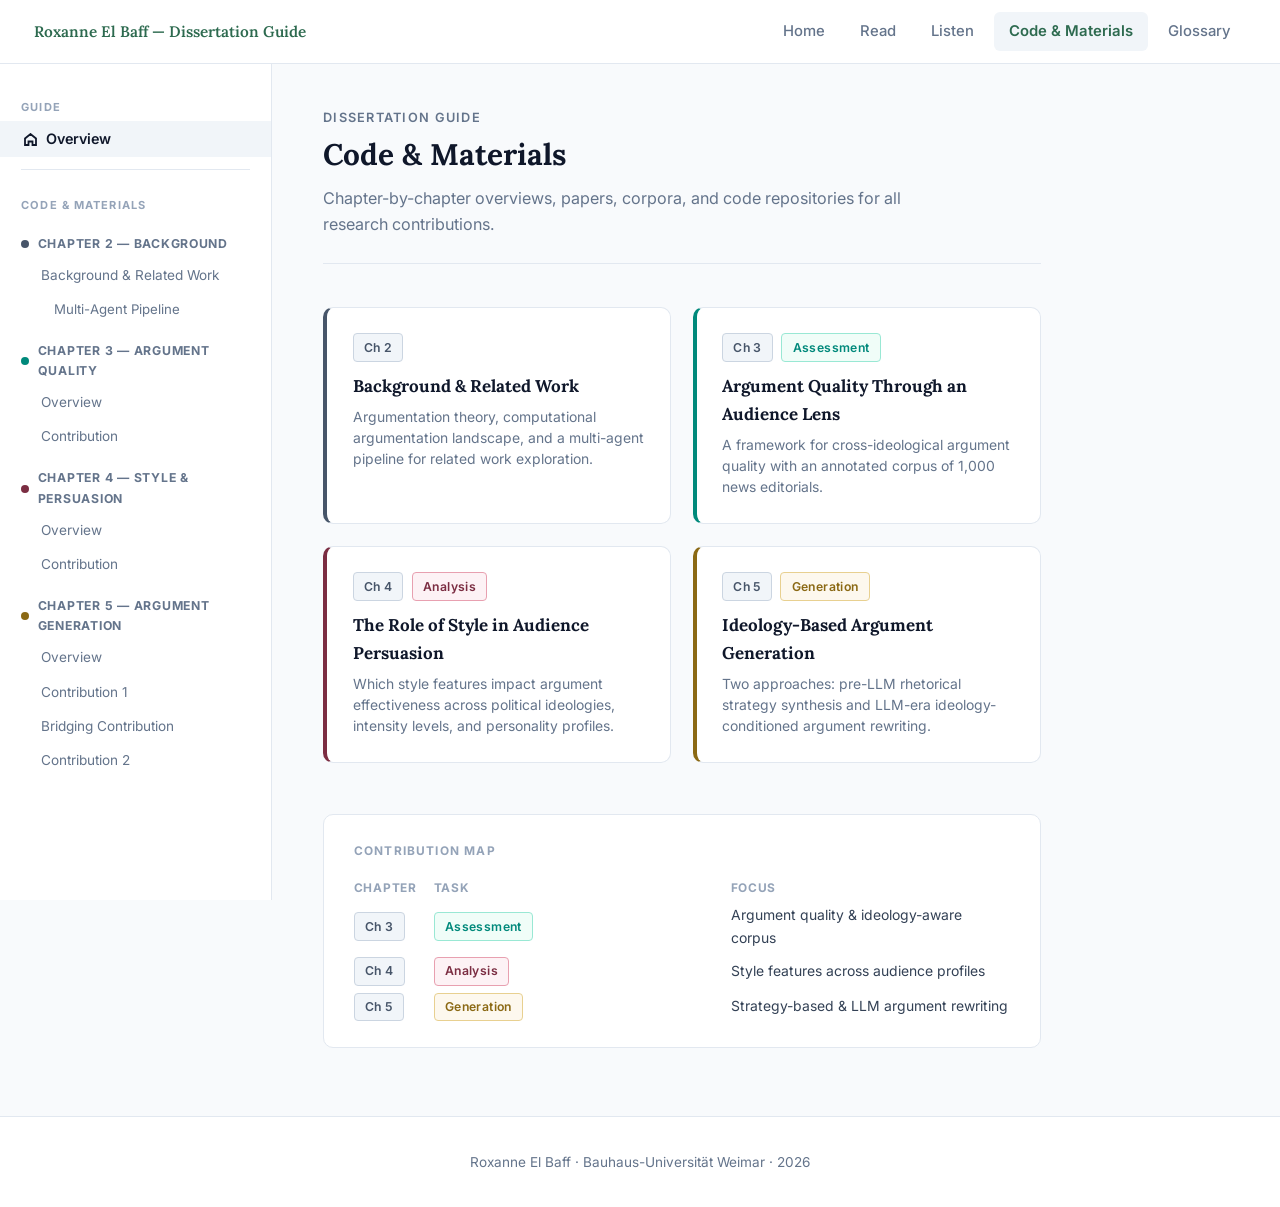
==== materials/index.html @ 138f734a "Glosary, nav..." ====
<!DOCTYPE html>
<html lang="en">
<head>
  <meta charset="UTF-8" />
  <meta name="viewport" content="width=device-width, initial-scale=1.0" />
  <title>Code &amp; Materials — Audience-Aware Modeling in Computational Argumentation</title>
  <link rel="stylesheet" href="../css/styles.css" />
</head>
<body>

  <nav id="site-nav"></nav>

  <!-- overlay for mobile sidebar -->
  <div id="sidebar-overlay" style="display:none;position:fixed;inset:0;background:rgba(0,0,0,0.3);z-index:39;"></div>

  <div class="materials-layout">
    <aside class="sidebar" id="sidebar"></aside>

    <main class="main-content">
      <div class="page-header">
        <p class="page-header-eyebrow">Dissertation Guide</p>
        <h1 class="page-header-title">Code &amp; Materials</h1>
        <p class="page-header-desc">
          Chapter-by-chapter overviews, papers, corpora, and code repositories for all research contributions.
        </p>
      </div>

      <!-- Chapter cards grid -->
      <div style="display:grid;grid-template-columns:repeat(auto-fill,minmax(280px,1fr));gap:1.25rem;margin-bottom:3rem;">

        <a href="chapter-2.html" style="display:block;background:#fff;border:1px solid #e2e8f0;border-left:4px solid #475569;border-radius:10px;padding:1.5rem;transition:box-shadow .2s,transform .2s;text-decoration:none;" onmouseover="this.style.boxShadow='0 4px 16px rgba(0,0,0,0.08)';this.style.transform='translateY(-2px)'" onmouseout="this.style.boxShadow='';this.style.transform=''">
          <div style="display:flex;align-items:center;gap:0.5rem;margin-bottom:0.6rem;">
            <span class="badge badge-pipeline">Ch 2</span>
          </div>
          <p style="font-family:'Lora',serif;font-size:1rem;font-weight:700;color:#0f172a;margin-bottom:0.4rem;">Background &amp; Related Work</p>
          <p style="font-size:0.82rem;color:#64748b;line-height:1.5;">Argumentation theory, computational argumentation landscape, and a multi-agent pipeline for related work exploration.</p>
        </a>

        <a href="chapter-3.html" style="display:block;background:#fff;border:1px solid #e2e8f0;border-left:4px solid #00897b;border-radius:10px;padding:1.5rem;transition:box-shadow .2s,transform .2s;text-decoration:none;" onmouseover="this.style.boxShadow='0 4px 16px rgba(0,0,0,0.08)';this.style.transform='translateY(-2px)'" onmouseout="this.style.boxShadow='';this.style.transform=''">
          <div style="display:flex;align-items:center;gap:0.5rem;margin-bottom:0.6rem;">
            <span class="badge badge-pipeline">Ch 3</span>
            <span class="badge badge-assessment">Assessment</span>
          </div>
          <p style="font-family:'Lora',serif;font-size:1rem;font-weight:700;color:#0f172a;margin-bottom:0.4rem;">Argument Quality Through an Audience Lens</p>
          <p style="font-size:0.82rem;color:#64748b;line-height:1.5;">A framework for cross-ideological argument quality with an annotated corpus of 1,000 news editorials.</p>
        </a>

        <a href="chapter-4.html" style="display:block;background:#fff;border:1px solid #e2e8f0;border-left:4px solid #7b2d42;border-radius:10px;padding:1.5rem;transition:box-shadow .2s,transform .2s;text-decoration:none;" onmouseover="this.style.boxShadow='0 4px 16px rgba(0,0,0,0.08)';this.style.transform='translateY(-2px)'" onmouseout="this.style.boxShadow='';this.style.transform=''">
          <div style="display:flex;align-items:center;gap:0.5rem;margin-bottom:0.6rem;">
            <span class="badge badge-pipeline">Ch 4</span>
            <span class="badge badge-analysis">Analysis</span>
          </div>
          <p style="font-family:'Lora',serif;font-size:1rem;font-weight:700;color:#0f172a;margin-bottom:0.4rem;">The Role of Style in Audience Persuasion</p>
          <p style="font-size:0.82rem;color:#64748b;line-height:1.5;">Which style features impact argument effectiveness across political ideologies, intensity levels, and personality profiles.</p>
        </a>

        <a href="chapter-5.html" style="display:block;background:#fff;border:1px solid #e2e8f0;border-left:4px solid #8b6914;border-radius:10px;padding:1.5rem;transition:box-shadow .2s,transform .2s;text-decoration:none;" onmouseover="this.style.boxShadow='0 4px 16px rgba(0,0,0,0.08)';this.style.transform='translateY(-2px)'" onmouseout="this.style.boxShadow='';this.style.transform=''">
          <div style="display:flex;align-items:center;gap:0.5rem;margin-bottom:0.6rem;">
            <span class="badge badge-pipeline">Ch 5</span>
            <span class="badge badge-generation">Generation</span>
          </div>
          <p style="font-family:'Lora',serif;font-size:1rem;font-weight:700;color:#0f172a;margin-bottom:0.4rem;">Ideology-Based Argument Generation</p>
          <p style="font-size:0.82rem;color:#64748b;line-height:1.5;">Two approaches: pre-LLM rhetorical strategy synthesis and LLM-era ideology-conditioned argument rewriting.</p>
        </a>

      </div>

      <!-- Dissertation map -->
      <div style="background:#fff;border:1px solid #e2e8f0;border-radius:10px;padding:1.5rem 1.75rem;">
        <p style="font-size:0.7rem;font-weight:700;letter-spacing:0.1em;text-transform:uppercase;color:#94a3b8;margin-bottom:1rem;">Contribution Map</p>
        <div style="display:grid;grid-template-columns:auto 1fr 1fr;gap:0.4rem 1rem;font-size:0.82rem;align-items:center;">
          <span style="font-weight:700;color:#94a3b8;font-size:0.7rem;text-transform:uppercase;letter-spacing:.06em;">Chapter</span>
          <span style="font-weight:700;color:#94a3b8;font-size:0.7rem;text-transform:uppercase;letter-spacing:.06em;">Task</span>
          <span style="font-weight:700;color:#94a3b8;font-size:0.7rem;text-transform:uppercase;letter-spacing:.06em;">Focus</span>

          <span class="badge badge-pipeline" style="width:fit-content;">Ch 3</span>
          <span class="badge badge-assessment" style="width:fit-content;">Assessment</span>
          <span style="color:#334155;">Argument quality &amp; ideology-aware corpus</span>

          <span class="badge badge-pipeline" style="width:fit-content;">Ch 4</span>
          <span class="badge badge-analysis" style="width:fit-content;">Analysis</span>
          <span style="color:#334155;">Style features across audience profiles</span>

          <span class="badge badge-pipeline" style="width:fit-content;">Ch 5</span>
          <span class="badge badge-generation" style="width:fit-content;">Generation</span>
          <span style="color:#334155;">Strategy-based &amp; LLM argument rewriting</span>
        </div>
      </div>

    </main>
  </div>

  <footer class="site-footer">
    Roxanne El Baff · Bauhaus-Universität Weimar · 2026
  </footer>

  <script src="../js/nav.js"></script>
  <script src="../js/sidebar.js"></script>
  <script src="../js/main.js"></script>
</body>
</html>
---- css/styles.css ----
@import url('https://fonts.googleapis.com/css2?family=Lora:ital,wght@0,400;0,600;0,700;1,400&family=Inter:wght@300;400;500;600;700&display=swap');

/* ── Design tokens ─────────────────────────────────── */
:root {
  --color-bg:          #f8fafc;
  --color-surface:     #ffffff;
  --color-border:      #e2e8f0;
  --color-text:        #0f172a;
  --color-muted:       #64748b;
  --color-nav-bg:      #ffffff;

  /* Chapter / task colours */
  --ch2:   #475569;   /* slate  — pipeline / background */
  --ch3:   #00897b;   /* mediterranean teal — assessment */
  --ch4:   #7b2d42;   /* phoenician wine    — analysis */
  --ch5a:  #8b6914;   /* beirut stone       — generation pre-llm */
  --ch5b:  #6d5210;   /* beirut stone dark  — generation llm */

  --sidebar-w: 272px;
  --nav-h:     64px;
}

/* ── Base ───────────────────────────────────────────── */
*, *::before, *::after { box-sizing: border-box; margin: 0; padding: 0; }

html { scroll-behavior: smooth; font-size: 17px; }

body {
  font-family: 'Inter', sans-serif;
  background: var(--color-bg);
  color: var(--color-text);
  line-height: 1.65;
  -webkit-font-smoothing: antialiased;
}

a { color: inherit; text-decoration: none; }
a:hover { text-decoration: none; }

/* ── Top nav ───────────────────────────────────────── */
.site-nav {
  position: sticky;
  top: 0;
  z-index: 50;
  height: var(--nav-h);
  background: var(--color-nav-bg);
  border-bottom: 1px solid var(--color-border);
  display: flex;
  align-items: center;
  padding: 0 2rem;
  gap: 2rem;
}

.nav-brand {
  font-family: 'Lora', serif;
  font-size: 0.9rem;
  font-weight: 600;
  color: #2d6a4f;
  white-space: nowrap;
  overflow: hidden;
  text-overflow: ellipsis;
  flex: 1;
}

.nav-links {
  display: flex;
  gap: 0.25rem;
  flex-shrink: 0;
}

.nav-link {
  padding: 0.4rem 0.9rem;
  border-radius: 6px;
  font-size: 0.875rem;
  font-weight: 500;
  color: var(--color-muted);
  transition: color 0.15s, background 0.15s;
}
.nav-link:hover, .nav-link.active {
  color: var(--color-text);
  background: #f1f5f9;
}
.nav-link.active { color: #2d6a4f; font-weight: 600; }

.nav-hamburger {
  display: none;
  background: none;
  border: none;
  cursor: pointer;
  padding: 0.4rem;
  color: var(--color-muted);
}

/* ── Hero ──────────────────────────────────────────── */
.hero {
  text-align: center;
  padding: 4.5rem 2rem 3.5rem;
  max-width: 860px;
  margin: 0 auto;
}

.hero-title {
  font-family: 'Lora', serif;
  font-size: clamp(25.6px, 4vw, 38.4px);
  font-weight: 700;
  color: #2d6a4f;
  font-variant: small-caps;
  letter-spacing: 0.02em;
  line-height: 1.3;
  margin-bottom: 1.5rem;
}

.hero-by {
  font-size: 0.95rem;
  color: var(--color-muted);
  margin-bottom: 0.35rem;
}

.hero-author {
  font-family: 'Lora', serif;
  font-size: 1.35rem;
  font-weight: 600;
  color: var(--color-text);
  margin-bottom: 1.25rem;
}

.hero-meta {
  font-size: 0.9rem;
  color: var(--color-muted);
  line-height: 1.8;
}

.hero-divider {
  width: 48px;
  height: 3px;
  background: #2d6a4f;
  margin: 1.75rem auto;
  border-radius: 2px;
  opacity: 0.4;
}

.hero-advisors {
  display: flex;
  justify-content: center;
  gap: 1rem;
  flex-wrap: wrap;
  margin-top: 0.5rem;
}

.advisor-link {
  display: inline-flex;
  align-items: center;
  gap: 0.35rem;
  font-size: 0.85rem;
  font-weight: 500;
  color: #2d6a4f;
  border: 1px solid #a8d5b5;
  border-radius: 20px;
  padding: 0.3rem 0.85rem;
  transition: background 0.15s, border-color 0.15s;
}
.advisor-link:hover { background: #edf7f1; border-color: #2d6a4f; }
.advisor-link svg { width: 12px; height: 12px; opacity: 0.6; }

/* ── Tag cloud ─────────────────────────────────────── */
.tag-cloud {
  display: flex;
  flex-wrap: wrap;
  justify-content: center;
  gap: 0.5rem;
  max-width: 720px;
  margin: 0 auto 3rem;
  padding: 0 1rem;
}

.tag {
  font-size: 0.75rem;
  font-weight: 500;
  padding: 0.25rem 0.7rem;
  border-radius: 20px;
  border: 1px solid var(--color-border);
  color: var(--color-muted);
  background: var(--color-surface);
  transition: border-color 0.15s, color 0.15s;
}
.tag:hover { border-color: #94a3b8; color: var(--color-text); }

/* ── Entry cards (landing) ─────────────────────────── */
.entry-cards {
  display: grid;
  grid-template-columns: repeat(3, 1fr);
  gap: 1.25rem;
  max-width: 900px;
  margin: 0 auto 5rem;
  padding: 0 2rem;
}

.entry-card {
  background: var(--color-surface);
  border: 1px solid var(--color-border);
  border-radius: 12px;
  padding: 1.75rem 1.5rem;
  display: flex;
  flex-direction: column;
  gap: 0.75rem;
  transition: box-shadow 0.2s, border-color 0.2s, transform 0.2s;
  cursor: pointer;
}
.entry-card:hover {
  box-shadow: 0 4px 20px rgba(0,0,0,0.08);
  border-color: #94a3b8;
  transform: translateY(-2px);
}

.entry-card-icon {
  font-size: 1.75rem;
  line-height: 1;
}

.entry-card-title {
  font-size: 1.05rem;
  font-weight: 600;
  color: var(--color-text);
}

.entry-card-desc {
  font-size: 0.85rem;
  color: var(--color-muted);
  line-height: 1.5;
  flex: 1;
}

.entry-card-arrow {
  font-size: 0.8rem;
  font-weight: 500;
  color: #2d6a4f;
  display: flex;
  align-items: center;
  gap: 0.3rem;
}

/* ── Materials layout ──────────────────────────────── */
.materials-layout {
  display: grid;
  grid-template-columns: var(--sidebar-w) 1fr;
  min-height: calc(100vh - var(--nav-h));
  align-items: start;
}

/* ── Sidebar ───────────────────────────────────────── */
.sidebar {
  position: sticky;
  top: var(--nav-h);
  height: calc(100vh - var(--nav-h));
  overflow-y: auto;
  border-right: 1px solid var(--color-border);
  background: var(--color-surface);
  padding: 1.25rem 0;
  scrollbar-width: thin;
  scrollbar-color: var(--color-border) transparent;
}

.sidebar-label {
  font-size: 0.65rem;
  font-weight: 700;
  letter-spacing: 0.1em;
  text-transform: uppercase;
  color: #94a3b8;
  padding: 0.75rem 1.25rem 0.3rem;
}

.sidebar-item {
  display: flex;
  align-items: center;
  gap: 0.5rem;
  padding: 0.45rem 1.25rem;
  font-size: 0.845rem;
  color: var(--color-muted);
  transition: color 0.15s, background 0.15s;
  border-left: 3px solid transparent;
  line-height: 1.4;
}
.sidebar-item:hover { color: var(--color-text); background: #f8fafc; }
.sidebar-item.active {
  color: var(--color-text);
  font-weight: 600;
  background: #f1f5f9;
}

/* chapter-coloured active borders */
.sidebar-item.active[data-ch="2"] { border-left-color: var(--ch2); }
.sidebar-item.active[data-ch="3"] { border-left-color: var(--ch3); }
.sidebar-item.active[data-ch="4"] { border-left-color: var(--ch4); }
.sidebar-item.active[data-ch="5"] { border-left-color: var(--ch5a); }

.sidebar-sub { padding-left: 2.25rem; font-size: 0.8rem; }
.sidebar-sub2 { padding-left: 3rem; font-size: 0.78rem; }

.sidebar-chapter-header {
  display: flex;
  align-items: center;
  gap: 0.5rem;
  padding: 0.6rem 1.25rem 0.25rem;
  font-size: 0.72rem;
  font-weight: 700;
  text-transform: uppercase;
  letter-spacing: 0.06em;
  color: var(--color-muted);
  margin-top: 0.25rem;
}

.ch-dot {
  width: 8px; height: 8px;
  border-radius: 50%;
  flex-shrink: 0;
}
.ch-dot-2 { background: var(--ch2); }
.ch-dot-3 { background: var(--ch3); }
.ch-dot-4 { background: var(--ch4); }
.ch-dot-5 { background: var(--ch5a); }

.sidebar-divider {
  height: 1px;
  background: var(--color-border);
  margin: 0.75rem 1.25rem;
}

/* ── Main content ──────────────────────────────────── */
.main-content {
  padding: 2.5rem 3rem 4rem;
  max-width: 820px;
}

/* ── Page header ───────────────────────────────────── */
.page-header {
  margin-bottom: 2.5rem;
  padding-bottom: 1.5rem;
  border-bottom: 1px solid var(--color-border);
}

.page-header-eyebrow {
  font-size: 0.75rem;
  font-weight: 600;
  letter-spacing: 0.1em;
  text-transform: uppercase;
  color: var(--color-muted);
  margin-bottom: 0.5rem;
}

.page-header-title {
  font-family: 'Lora', serif;
  font-size: 1.75rem;
  font-weight: 700;
  color: var(--color-text);
  line-height: 1.25;
  margin-bottom: 0.75rem;
}

.page-header-desc {
  font-size: 0.95rem;
  color: var(--color-muted);
  max-width: 580px;
  line-height: 1.6;
}

/* ── Badges ────────────────────────────────────────── */
.badge-row {
  display: flex;
  flex-wrap: wrap;
  gap: 0.4rem;
  margin-bottom: 1rem;
}

.badge {
  font-size: 0.72rem;
  font-weight: 600;
  padding: 0.2rem 0.6rem;
  border-radius: 4px;
  letter-spacing: 0.03em;
  border: 1px solid transparent;
}
.badge-assessment  { background: #f0fdf8; color: #00897b; border-color: #99e8d4; }
.badge-analysis    { background: #fdf2f5; color: #7b2d42; border-color: #e8a0b0; }
.badge-generation  { background: #fdf8ee; color: #8b6914; border-color: #e8d090; }
.badge-pre-llm     { background: #f3f4f6; color: #374151; border-color: #d1d5db; }
.badge-llm-era     { background: #fdf5dc; color: #5c4208; border-color: #d4b86a; }
.badge-pipeline    { background: #f1f5f9; color: #475569; border-color: #cbd5e1; }
.badge-corpus      { background: #fdf4ff; color: #a21caf; border-color: #e879f9; }
.badge-bridging    { background: #fff1f2; color: #be123c; border-color: #fda4af; }

/* ── Contribution cards ────────────────────────────── */
.contrib-card {
  background: var(--color-surface);
  border: 1px solid var(--color-border);
  border-left-width: 4px;
  border-radius: 10px;
  padding: 1.75rem 1.75rem 1.5rem;
  margin-bottom: 2rem;
}
.contrib-card-ch3 { border-left-color: var(--ch3); }
.contrib-card-ch4 { border-left-color: var(--ch4); }
.contrib-card-ch5a { border-left-color: var(--ch5a); }
.contrib-card-ch5b { border-left-color: var(--ch5b); }
.contrib-card-ch2  { border-left-color: var(--ch2); }
.contrib-card-bridging { border-left-color: #be123c; }

.contrib-card-title {
  font-family: 'Lora', serif;
  font-size: 1.15rem;
  font-weight: 700;
  color: var(--color-text);
  margin-bottom: 0.75rem;
  line-height: 1.3;
}

.contrib-card p {
  font-size: 0.9rem;
  color: #334155;
  line-height: 1.65;
  margin-bottom: 0.75rem;
}

/* ── Section heading inside cards ─────────────────── */
.section-heading {
  font-size: 0.7rem;
  font-weight: 700;
  letter-spacing: 0.1em;
  text-transform: uppercase;
  color: #94a3b8;
  margin: 1.25rem 0 0.6rem;
}

/* ── Context snapshot ──────────────────────────────── */
.context-snapshot {
  border: 1px solid var(--color-border);
  border-radius: 8px;
  overflow: hidden;
  font-size: 0.82rem;
  margin: 1.25rem 0;
}

.context-snapshot-header {
  background: #f8fafc;
  padding: 0.6rem 1rem;
  font-size: 0.7rem;
  font-weight: 700;
  letter-spacing: 0.08em;
  text-transform: uppercase;
  color: var(--color-muted);
  border-bottom: 1px solid var(--color-border);
}

.context-snapshot table {
  width: 100%;
  border-collapse: collapse;
}
.context-snapshot th {
  text-align: left;
  padding: 0.45rem 1rem;
  font-size: 0.7rem;
  font-weight: 700;
  letter-spacing: 0.06em;
  text-transform: uppercase;
  color: #94a3b8;
  background: #fafafa;
  border-bottom: 1px solid var(--color-border);
}
.context-snapshot td {
  padding: 0.4rem 1rem;
  border-bottom: 1px solid #f1f5f9;
  color: #334155;
}
.context-snapshot tr:last-child td { border-bottom: none; }
.context-snapshot .dim-label {
  font-weight: 600;
  color: var(--color-muted);
  font-size: 0.75rem;
}
.context-snapshot .dim-num {
  font-size: 0.7rem;
  color: #94a3b8;
  font-weight: 600;
  width: 1.5rem;
}
.context-snapshot-footer {
  background: #f8fafc;
  border-top: 1px solid var(--color-border);
  padding: 0.5rem 1rem;
  font-size: 0.75rem;
  color: #94a3b8;
  font-style: italic;
}

/* ── Link buttons ──────────────────────────────────── */
.link-row {
  display: flex;
  flex-wrap: wrap;
  gap: 0.5rem;
  margin-top: 1.25rem;
}

.link-btn {
  display: inline-flex;
  align-items: center;
  gap: 0.4rem;
  font-size: 0.8rem;
  font-weight: 600;
  padding: 0.4rem 0.9rem;
  border-radius: 6px;
  border: 1px solid var(--color-border);
  color: var(--color-text);
  background: var(--color-surface);
  transition: border-color 0.15s, background 0.15s, color 0.15s;
  cursor: pointer;
}
.link-btn:hover { border-color: #94a3b8; background: #f8fafc; }
.link-btn.primary { background: #2d6a4f; color: white; border-color: #2d6a4f; }
.link-btn.primary:hover { background: #2e4a6e; border-color: #2e4a6e; }
.link-btn.disabled { opacity: 0.45; pointer-events: none; }
.link-btn svg { width: 13px; height: 13px; }

/* ── Bullet list ───────────────────────────────────── */
.contrib-list {
  list-style: none;
  padding: 0;
  margin: 0.5rem 0;
}
.contrib-list li {
  display: flex;
  gap: 0.6rem;
  font-size: 0.875rem;
  color: #334155;
  line-height: 1.55;
  padding: 0.25rem 0;
}
.contrib-list li::before {
  content: '▸';
  color: #94a3b8;
  flex-shrink: 0;
  margin-top: 0.05rem;
}

/* ── Read / Listen cards ───────────────────────────── */
.doc-cards {
  display: grid;
  grid-template-columns: repeat(auto-fill, minmax(260px, 1fr));
  gap: 1.25rem;
  margin-bottom: 2.5rem;
}

.doc-card {
  background: var(--color-surface);
  border: 1px solid var(--color-border);
  border-radius: 10px;
  padding: 1.5rem;
  display: flex;
  flex-direction: column;
  gap: 0.6rem;
  transition: box-shadow 0.2s, border-color 0.2s;
}
.doc-card:hover { box-shadow: 0 2px 12px rgba(0,0,0,0.07); border-color: #94a3b8; }

.doc-card-icon { font-size: 1.5rem; }
.doc-card-title { font-size: 1rem; font-weight: 600; }
.doc-card-desc { font-size: 0.83rem; color: var(--color-muted); line-height: 1.5; flex: 1; }

/* ── Podcast tabs ──────────────────────────────────── */
.podcast-section { margin-bottom: 2.5rem; }

.podcast-tabs {
  display: flex;
  gap: 0.25rem;
  border-bottom: 2px solid var(--color-border);
  margin-bottom: 1.25rem;
}
.podcast-tab {
  padding: 0.55rem 1.1rem;
  font-size: 0.85rem;
  font-weight: 500;
  color: var(--color-muted);
  cursor: pointer;
  border: none;
  border-bottom: 2px solid transparent;
  margin-bottom: -2px;
  background: none;
  font-family: inherit;
  transition: color 0.15s, border-color 0.15s;
  display: flex;
  align-items: center;
  gap: 0.4rem;
}
.podcast-tab:hover { color: var(--color-text); }
.podcast-tab.active { color: #2d6a4f; border-bottom-color: #2d6a4f; font-weight: 600; }

.podcast-pane { display: none; }
.podcast-pane.active { display: block; }

.podcast-card {
  background: var(--color-surface);
  border: 1px solid var(--color-border);
  border-radius: 10px;
  padding: 1.25rem 1.5rem;
  display: flex;
  align-items: center;
  gap: 1rem;
}
.podcast-card-left { font-size: 1.75rem; flex-shrink: 0; }
.podcast-card-body { flex: 1; }
.podcast-card-title { font-size: 0.95rem; font-weight: 600; color: var(--color-text); margin-bottom: 0.2rem; }
.podcast-card-meta  { font-size: 0.8rem; color: var(--color-muted); }

/* ── Section divider ───────────────────────────────── */
.section-divider {
  height: 1px;
  background: var(--color-border);
  margin: 2rem 0;
}

/* ── Architecture diagram placeholder ─────────────── */
.arch-placeholder {
  background: var(--color-surface);
  border: 1px dashed #cbd5e1;
  border-radius: 10px;
  padding: 3rem 2rem;
  text-align: center;
  color: var(--color-muted);
  font-size: 0.875rem;
  margin: 1rem 0;
}

/* ── Footer ────────────────────────────────────────── */
.site-footer {
  border-top: 1px solid var(--color-border);
  padding: 2rem;
  text-align: center;
  font-size: 0.8rem;
  color: var(--color-muted);
  background: var(--color-surface);
}

/* ── Responsive ────────────────────────────────────── */
@media (max-width: 900px) {
  .materials-layout {
    grid-template-columns: 1fr;
  }
  .sidebar {
    position: fixed;
    left: 0; top: var(--nav-h);
    width: var(--sidebar-w);
    height: calc(100vh - var(--nav-h));
    transform: translateX(-100%);
    transition: transform 0.25s ease;
    z-index: 40;
    box-shadow: 4px 0 20px rgba(0,0,0,0.12);
  }
  .sidebar.open { transform: translateX(0); }
  .nav-hamburger { display: flex; }
  .main-content { padding: 1.75rem 1.25rem 3rem; }
}

@media (max-width: 640px) {
  .entry-cards { grid-template-columns: 1fr; }
  .hero { padding: 3rem 1.25rem 2rem; }
  .nav-brand { font-size: 0.8rem; }
}
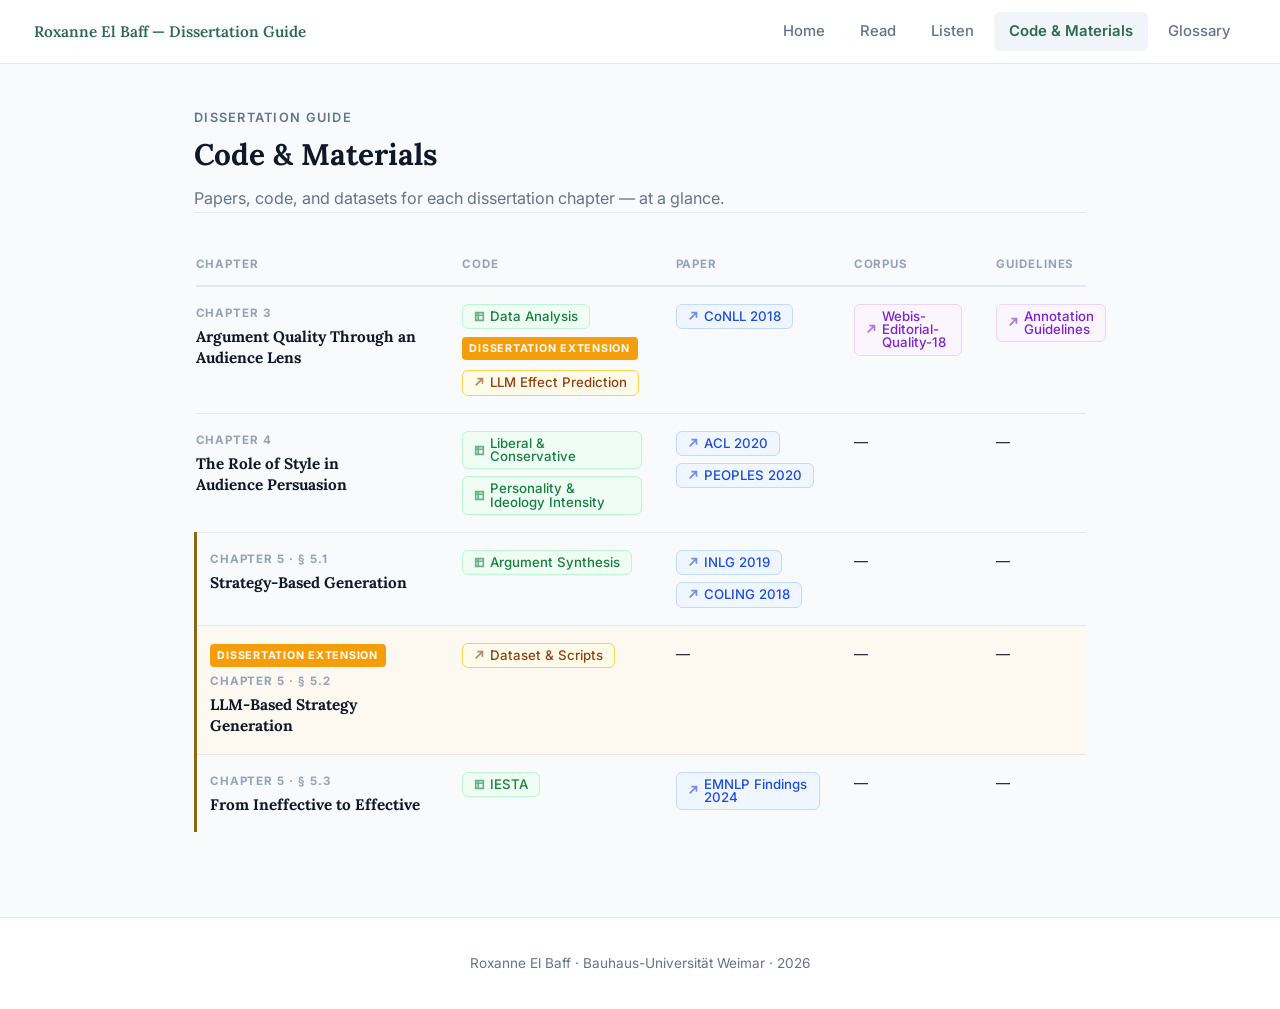
==== commit a33b9402: "simplified code and materials" ====
--- a/materials/index.html
+++ b/materials/index.html
@@ -5,89 +5,372 @@
   <meta name="viewport" content="width=device-width, initial-scale=1.0" />
   <title>Code &amp; Materials — Audience-Aware Modeling in Computational Argumentation</title>
   <link rel="stylesheet" href="../css/styles.css" />
+  <style>
+    .materials-simple {
+      max-width: 960px;
+      margin: 0 auto;
+      padding: 2.5rem 2rem 5rem;
+    }
+
+    .materials-simple .page-header {
+      padding: 0;
+      margin-bottom: 2.5rem;
+    }
+
+    /* ── Chapter table ── */
+    .chapter-table {
+      width: 100%;
+      border-collapse: collapse;
+      font-size: 0.82rem;
+      table-layout: fixed;
+    }
+    .chapter-table col.col-chapter  { width: 28%; }
+    .chapter-table col.col-code     { width: 24%; }
+    .chapter-table col.col-paper    { width: 20%; }
+    .chapter-table col.col-corpus   { width: 16%; }
+    .chapter-table col.col-guide    { width: 12%; }
+
+    .chapter-table thead th {
+      text-align: left;
+      font-size: 0.68rem;
+      font-weight: 700;
+      letter-spacing: 0.08em;
+      text-transform: uppercase;
+      color: #94a3b8;
+      border-bottom: 2px solid #e2e8f0;
+      padding: 0 1rem 0.6rem;
+    }
+    .chapter-table thead th:first-child { padding-left: 0; }
+
+    .chapter-table tbody tr {
+      border-bottom: 1px solid #e2e8f0;
+    }
+    .chapter-table tbody tr:last-child { border-bottom: none; }
+    .chapter-table tbody tr.section-row td { border-bottom: 1px dashed #e2e8f0; }
+    .chapter-table tbody tr.section-row:last-child td { border-bottom: 1px solid #e2e8f0; }
+
+    .chapter-table td {
+      padding: 1rem 1rem;
+      vertical-align: top;
+    }
+    .chapter-table td:first-child { padding-left: 0; }
+
+    /* chapter label cell */
+    .ch-label {
+      min-width: 0;
+    }
+    .ch-label .ch-num {
+      font-size: 0.68rem;
+      font-weight: 700;
+      letter-spacing: 0.08em;
+      text-transform: uppercase;
+      color: #94a3b8;
+      margin-bottom: 0.25rem;
+    }
+    .ch-label .ch-name {
+      font-family: 'Lora', serif;
+      font-weight: 700;
+      font-size: 0.9rem;
+      color: #0f172a;
+      line-height: 1.35;
+    }
+
+    /* section sub-row label */
+    .section-label {
+      padding-left: 1.25rem;
+    }
+    .section-label .section-num {
+      font-size: 0.68rem;
+      font-weight: 700;
+      letter-spacing: 0.07em;
+      text-transform: uppercase;
+      color: #94a3b8;
+      margin-bottom: 0.2rem;
+    }
+    .section-label .section-name {
+      font-size: 0.85rem;
+      font-weight: 600;
+      color: #334155;
+      line-height: 1.3;
+    }
+
+    /* bridge row */
+    .bridge-row td {
+      background: #fdf8f0;
+    }
+    .bridge-label {
+      display: inline-block;
+      font-size: 0.63rem;
+      font-weight: 700;
+      letter-spacing: 0.07em;
+      text-transform: uppercase;
+      background: #f59e0b;
+      color: #fff;
+      padding: 0.15rem 0.45rem;
+      border-radius: 4px;
+      margin-bottom: 0.3rem;
+    }
+
+    /* link chips */
+    .chip-list {
+      display: flex;
+      flex-wrap: wrap;
+      gap: 0.4rem;
+    }
+    .chip {
+      display: inline-flex;
+      align-items: center;
+      gap: 0.3rem;
+      font-size: 0.78rem;
+      font-weight: 500;
+      padding: 0.3rem 0.65rem;
+      border-radius: 6px;
+      border: 1px solid #e2e8f0;
+      background: #fff;
+      color: #334155;
+      transition: background 0.15s, border-color 0.15s;
+      text-decoration: none;
+      line-height: 1;
+    }
+    .chip:hover {
+      background: #f1f5f9;
+      border-color: #cbd5e1;
+    }
+    .chip svg { flex-shrink: 0; opacity: 0.6; }
+    .chip.chip-paper { border-color: #bfdbfe; background: #eff6ff; color: #1d4ed8; }
+    .chip.chip-paper:hover { background: #dbeafe; }
+    .chip.chip-code  { border-color: #bbf7d0; background: #f0fdf4; color: #15803d; }
+    .chip.chip-code:hover  { background: #dcfce7; }
+    .chip.chip-corpus { border-color: #e9d5ff; background: #faf5ff; color: #7e22ce; }
+    .chip.chip-corpus:hover { background: #f3e8ff; }
+    .chip.chip-disabled {
+      opacity: 0.45;
+      pointer-events: none;
+      cursor: default;
+    }
+    .chip.chip-ext {
+      border-color: #fcd34d;
+      background: #fffbeb;
+      color: #92400e;
+    }
+
+    /* texttt-style prefix label inside chips */
+    .chip-prefix {
+      font-family: 'Courier New', Courier, monospace;
+      font-weight: 700;
+      font-size: 0.78rem;
+      opacity: 0.65;
+      margin-right: 0.15rem;
+    }
+
+    /* icon shortcuts */
+    .ico-ext { display:inline-block; width:11px; height:11px; }
+
+    @media (max-width: 700px) {
+      .chapter-table thead { display: none; }
+      .chapter-table, .chapter-table tbody, .chapter-table tr, .chapter-table td {
+        display: block;
+        width: 100%;
+      }
+      .chapter-table td { padding: 0.5rem 0; }
+      .chapter-table tbody tr { padding: 1rem 0; }
+      .section-label { padding-left: 0.75rem; }
+    }
+  </style>
 </head>
 <body>
 
   <nav id="site-nav"></nav>
 
-  <!-- overlay for mobile sidebar -->
-  <div id="sidebar-overlay" style="display:none;position:fixed;inset:0;background:rgba(0,0,0,0.3);z-index:39;"></div>
-
-  <div class="materials-layout">
-    <aside class="sidebar" id="sidebar"></aside>
-
-    <main class="main-content">
-      <div class="page-header">
-        <p class="page-header-eyebrow">Dissertation Guide</p>
-        <h1 class="page-header-title">Code &amp; Materials</h1>
-        <p class="page-header-desc">
-          Chapter-by-chapter overviews, papers, corpora, and code repositories for all research contributions.
-        </p>
-      </div>
-
-      <!-- Chapter cards grid -->
-      <div style="display:grid;grid-template-columns:repeat(auto-fill,minmax(280px,1fr));gap:1.25rem;margin-bottom:3rem;">
-
-        <a href="chapter-2.html" style="display:block;background:#fff;border:1px solid #e2e8f0;border-left:4px solid #475569;border-radius:10px;padding:1.5rem;transition:box-shadow .2s,transform .2s;text-decoration:none;" onmouseover="this.style.boxShadow='0 4px 16px rgba(0,0,0,0.08)';this.style.transform='translateY(-2px)'" onmouseout="this.style.boxShadow='';this.style.transform=''">
-          <div style="display:flex;align-items:center;gap:0.5rem;margin-bottom:0.6rem;">
-            <span class="badge badge-pipeline">Ch 2</span>
-          </div>
-          <p style="font-family:'Lora',serif;font-size:1rem;font-weight:700;color:#0f172a;margin-bottom:0.4rem;">Background &amp; Related Work</p>
-          <p style="font-size:0.82rem;color:#64748b;line-height:1.5;">Argumentation theory, computational argumentation landscape, and a multi-agent pipeline for related work exploration.</p>
-        </a>
-
-        <a href="chapter-3.html" style="display:block;background:#fff;border:1px solid #e2e8f0;border-left:4px solid #00897b;border-radius:10px;padding:1.5rem;transition:box-shadow .2s,transform .2s;text-decoration:none;" onmouseover="this.style.boxShadow='0 4px 16px rgba(0,0,0,0.08)';this.style.transform='translateY(-2px)'" onmouseout="this.style.boxShadow='';this.style.transform=''">
-          <div style="display:flex;align-items:center;gap:0.5rem;margin-bottom:0.6rem;">
-            <span class="badge badge-pipeline">Ch 3</span>
-            <span class="badge badge-assessment">Assessment</span>
-          </div>
-          <p style="font-family:'Lora',serif;font-size:1rem;font-weight:700;color:#0f172a;margin-bottom:0.4rem;">Argument Quality Through an Audience Lens</p>
-          <p style="font-size:0.82rem;color:#64748b;line-height:1.5;">A framework for cross-ideological argument quality with an annotated corpus of 1,000 news editorials.</p>
-        </a>
-
-        <a href="chapter-4.html" style="display:block;background:#fff;border:1px solid #e2e8f0;border-left:4px solid #7b2d42;border-radius:10px;padding:1.5rem;transition:box-shadow .2s,transform .2s;text-decoration:none;" onmouseover="this.style.boxShadow='0 4px 16px rgba(0,0,0,0.08)';this.style.transform='translateY(-2px)'" onmouseout="this.style.boxShadow='';this.style.transform=''">
-          <div style="display:flex;align-items:center;gap:0.5rem;margin-bottom:0.6rem;">
-            <span class="badge badge-pipeline">Ch 4</span>
-            <span class="badge badge-analysis">Analysis</span>
-          </div>
-          <p style="font-family:'Lora',serif;font-size:1rem;font-weight:700;color:#0f172a;margin-bottom:0.4rem;">The Role of Style in Audience Persuasion</p>
-          <p style="font-size:0.82rem;color:#64748b;line-height:1.5;">Which style features impact argument effectiveness across political ideologies, intensity levels, and personality profiles.</p>
-        </a>
-
-        <a href="chapter-5.html" style="display:block;background:#fff;border:1px solid #e2e8f0;border-left:4px solid #8b6914;border-radius:10px;padding:1.5rem;transition:box-shadow .2s,transform .2s;text-decoration:none;" onmouseover="this.style.boxShadow='0 4px 16px rgba(0,0,0,0.08)';this.style.transform='translateY(-2px)'" onmouseout="this.style.boxShadow='';this.style.transform=''">
-          <div style="display:flex;align-items:center;gap:0.5rem;margin-bottom:0.6rem;">
-            <span class="badge badge-pipeline">Ch 5</span>
-            <span class="badge badge-generation">Generation</span>
-          </div>
-          <p style="font-family:'Lora',serif;font-size:1rem;font-weight:700;color:#0f172a;margin-bottom:0.4rem;">Ideology-Based Argument Generation</p>
-          <p style="font-size:0.82rem;color:#64748b;line-height:1.5;">Two approaches: pre-LLM rhetorical strategy synthesis and LLM-era ideology-conditioned argument rewriting.</p>
-        </a>
-
-      </div>
-
-      <!-- Dissertation map -->
-      <div style="background:#fff;border:1px solid #e2e8f0;border-radius:10px;padding:1.5rem 1.75rem;">
-        <p style="font-size:0.7rem;font-weight:700;letter-spacing:0.1em;text-transform:uppercase;color:#94a3b8;margin-bottom:1rem;">Contribution Map</p>
-        <div style="display:grid;grid-template-columns:auto 1fr 1fr;gap:0.4rem 1rem;font-size:0.82rem;align-items:center;">
-          <span style="font-weight:700;color:#94a3b8;font-size:0.7rem;text-transform:uppercase;letter-spacing:.06em;">Chapter</span>
-          <span style="font-weight:700;color:#94a3b8;font-size:0.7rem;text-transform:uppercase;letter-spacing:.06em;">Task</span>
-          <span style="font-weight:700;color:#94a3b8;font-size:0.7rem;text-transform:uppercase;letter-spacing:.06em;">Focus</span>
-
-          <span class="badge badge-pipeline" style="width:fit-content;">Ch 3</span>
-          <span class="badge badge-assessment" style="width:fit-content;">Assessment</span>
-          <span style="color:#334155;">Argument quality &amp; ideology-aware corpus</span>
-
-          <span class="badge badge-pipeline" style="width:fit-content;">Ch 4</span>
-          <span class="badge badge-analysis" style="width:fit-content;">Analysis</span>
-          <span style="color:#334155;">Style features across audience profiles</span>
-
-          <span class="badge badge-pipeline" style="width:fit-content;">Ch 5</span>
-          <span class="badge badge-generation" style="width:fit-content;">Generation</span>
-          <span style="color:#334155;">Strategy-based &amp; LLM argument rewriting</span>
-        </div>
-      </div>
-
-    </main>
+  <div class="materials-simple">
+    <div class="page-header">
+      <p class="page-header-eyebrow">Dissertation Guide</p>
+      <h1 class="page-header-title">Code &amp; Materials</h1>
+      <p class="page-header-desc">
+        Papers, code, and datasets for each dissertation chapter — at a glance.
+      </p>
+    </div>
+
+    <table class="chapter-table">
+      <colgroup>
+        <col class="col-chapter">
+        <col class="col-code">
+        <col class="col-paper">
+        <col class="col-corpus">
+        <col class="col-guide">
+      </colgroup>
+      <thead>
+        <tr>
+          <th>Chapter</th>
+          <th>Code</th>
+          <th>Paper</th>
+          <th>Corpus</th>
+          <th>Guidelines</th>
+        </tr>
+      </thead>
+      <tbody>
+
+        <!-- ── Chapter 3 ── -->
+        <tr>
+          <td class="ch-label">
+            <div class="ch-num">Chapter 3</div>
+            <div class="ch-name">Argument Quality Through an Audience&nbsp;Lens</div>
+          </td>
+          <td>
+            <div class="chip-list">
+              <a class="chip chip-code" href="https://github.com/roxanneelbaff/conll2018_editorial_effect" target="_blank" rel="noopener">
+                <svg class="ico-ext" viewBox="0 0 13 13" fill="none" stroke="currentColor" stroke-width="2"><path d="M2 2h9v9H2zM5 2v9M2 5h9"/></svg>
+                Data Analysis
+              </a>
+            </div>
+            <div style="margin-top:0.4rem;">
+              <span class="bridge-label">Dissertation Extension</span>
+              <div class="chip-list" style="margin-top:0.3rem;">
+                <a class="chip chip-ext" href="https://github.com/roxanneelbaff/elbaff_dissertation_code" target="_blank" rel="noopener">
+                  <svg class="ico-ext" viewBox="0 0 13 13" fill="none" stroke="currentColor" stroke-width="2"><path d="M2 10L10 2M4 2h6v6"/></svg>
+                  LLM Effect Prediction
+                </a>
+              </div>
+            </div>
+          </td>
+          <td>
+            <div class="chip-list">
+              <a class="chip chip-paper" href="https://aclanthology.org/K18-1044/" target="_blank" rel="noopener">
+                <svg class="ico-ext" viewBox="0 0 13 13" fill="none" stroke="currentColor" stroke-width="2"><path d="M2 10L10 2M4 2h6v6"/></svg>
+                CoNLL 2018
+              </a>
+            </div>
+          </td>
+          <td>
+            <div class="chip-list">
+              <a class="chip chip-corpus" href="https://webis.de/data/webis-editorial-quality-18.html" target="_blank" rel="noopener">
+                <svg class="ico-ext" viewBox="0 0 13 13" fill="none" stroke="currentColor" stroke-width="2"><path d="M2 10L10 2M4 2h6v6"/></svg>
+                Webis-Editorial-Quality-18
+              </a>
+            </div>
+          </td>
+          <td>
+            <div class="chip-list">
+              <a class="chip chip-corpus" href="https://github.com/roxanneelbaff/conll2018_editorial_effect/tree/main/data/annotation_guidelines" target="_blank" rel="noopener">
+                <svg class="ico-ext" viewBox="0 0 13 13" fill="none" stroke="currentColor" stroke-width="2"><path d="M2 10L10 2M4 2h6v6"/></svg>
+                Annotation Guidelines
+              </a>
+            </div>
+          </td>
+        </tr>
+
+        <!-- ── Chapter 4 ── -->
+        <tr>
+          <td class="ch-label">
+            <div class="ch-num">Chapter 4</div>
+            <div class="ch-name">The Role of Style in Audience&nbsp;Persuasion</div>
+          </td>
+          <td>
+            <div class="chip-list">
+              <a class="chip chip-code" href="https://github.com/roxanneelbaff/acl2020-editorials-analysis" target="_blank" rel="noopener">
+                <svg class="ico-ext" viewBox="0 0 13 13" fill="none" stroke="currentColor" stroke-width="2"><path d="M2 2h9v9H2zM5 2v9M2 5h9"/></svg>
+                Liberal &amp; Conservative
+              </a>
+              <a class="chip chip-code" href="https://github.com/roxanneelbaff/peoples2020-editorials-analysis" target="_blank" rel="noopener">
+                <svg class="ico-ext" viewBox="0 0 13 13" fill="none" stroke="currentColor" stroke-width="2"><path d="M2 2h9v9H2zM5 2v9M2 5h9"/></svg>
+                Personality &amp; Ideology Intensity
+              </a>
+            </div>
+          </td>
+          <td>
+            <div class="chip-list">
+              <a class="chip chip-paper" href="https://aclanthology.org/2020.acl-main.287/" target="_blank" rel="noopener">
+                <svg class="ico-ext" viewBox="0 0 13 13" fill="none" stroke="currentColor" stroke-width="2"><path d="M2 10L10 2M4 2h6v6"/></svg>
+                ACL 2020
+              </a>
+              <a class="chip chip-paper" href="https://aclanthology.org/2020.peoples-1.4/" target="_blank" rel="noopener">
+                <svg class="ico-ext" viewBox="0 0 13 13" fill="none" stroke="currentColor" stroke-width="2"><path d="M2 10L10 2M4 2h6v6"/></svg>
+                PEOPLES 2020
+              </a>
+            </div>
+          </td>
+          <td>—</td>
+          <td>—</td>
+        </tr>
+
+        <!-- ── Chapter 5 · §5.1 ── -->
+        <tr class="section-row">
+          <td class="ch-label" style="border-left:3px solid #8b6914;padding-left:0.75rem;">
+            <div class="ch-num">Chapter 5 · §&nbsp;5.1</div>
+            <div class="ch-name">Strategy-Based Generation</div>
+          </td>
+          <td>
+            <div class="chip-list">
+              <a class="chip chip-code" href="https://github.com/roxanneelbaff/inlg2019-argument-synthesis" target="_blank" rel="noopener">
+                <svg class="ico-ext" viewBox="0 0 13 13" fill="none" stroke="currentColor" stroke-width="2"><path d="M2 2h9v9H2zM5 2v9M2 5h9"/></svg>
+                Argument Synthesis
+              </a>
+            </div>
+          </td>
+          <td>
+            <div class="chip-list">
+              <a class="chip chip-paper" href="https://aclanthology.org/W19-8607/" target="_blank" rel="noopener">
+                <svg class="ico-ext" viewBox="0 0 13 13" fill="none" stroke="currentColor" stroke-width="2"><path d="M2 10L10 2M4 2h6v6"/></svg>
+                INLG 2019
+              </a>
+              <a class="chip chip-paper" href="https://aclanthology.org/C18-1318/" target="_blank" rel="noopener">
+                <svg class="ico-ext" viewBox="0 0 13 13" fill="none" stroke="currentColor" stroke-width="2"><path d="M2 10L10 2M4 2h6v6"/></svg>
+                COLING 2018
+              </a>
+            </div>
+          </td>
+          <td>—</td>
+          <td>—</td>
+        </tr>
+
+        <!-- ── Chapter 5 · §5.2 bridge ── -->
+        <tr class="section-row bridge-row">
+          <td class="ch-label" style="border-left:3px solid #8b6914;padding-left:0.75rem;">
+            <div><span class="bridge-label">Dissertation Extension</span></div>
+            <div class="ch-num">Chapter 5 · §&nbsp;5.2</div>
+            <div class="ch-name">LLM-Based Strategy Generation</div>
+          </td>
+          <td>
+            <div class="chip-list">
+              <a class="chip chip-ext" href="https://github.com/roxanneelbaff/elbaff_dissertation_code" target="_blank" rel="noopener">
+                <svg class="ico-ext" viewBox="0 0 13 13" fill="none" stroke="currentColor" stroke-width="2"><path d="M2 10L10 2M4 2h6v6"/></svg>
+                Dataset &amp; Scripts
+              </a>
+            </div>
+          </td>
+          <td>—</td>
+          <td>—</td>
+          <td>—</td>
+        </tr>
+
+        <!-- ── Chapter 5 · §5.3 ── -->
+        <tr>
+          <td class="ch-label" style="border-left:3px solid #8b6914;padding-left:0.75rem;">
+            <div class="ch-num">Chapter 5 · §&nbsp;5.3</div>
+            <div class="ch-name">From Ineffective to&nbsp;Effective</div>
+          </td>
+          <td>
+            <div class="chip-list">
+              <a class="chip chip-code" href="https://github.com/roxanneelbaff/emnlp2024-iesta" target="_blank" rel="noopener">
+                <svg class="ico-ext" viewBox="0 0 13 13" fill="none" stroke="currentColor" stroke-width="2"><path d="M2 2h9v9H2zM5 2v9M2 5h9"/></svg>
+                IESTA
+              </a>
+            </div>
+          </td>
+          <td>
+            <div class="chip-list">
+              <a class="chip chip-paper" href="https://aclanthology.org/2024.findings-emnlp.265/" target="_blank" rel="noopener">
+                <svg class="ico-ext" viewBox="0 0 13 13" fill="none" stroke="currentColor" stroke-width="2"><path d="M2 10L10 2M4 2h6v6"/></svg>
+                EMNLP Findings 2024
+              </a>
+            </div>
+          </td>
+          <td>—</td>
+          <td>—</td>
+        </tr>
+
+      </tbody>
+    </table>
   </div>
 
   <footer class="site-footer">
@@ -95,7 +378,6 @@
   </footer>
 
   <script src="../js/nav.js"></script>
-  <script src="../js/sidebar.js"></script>
   <script src="../js/main.js"></script>
 </body>
 </html>
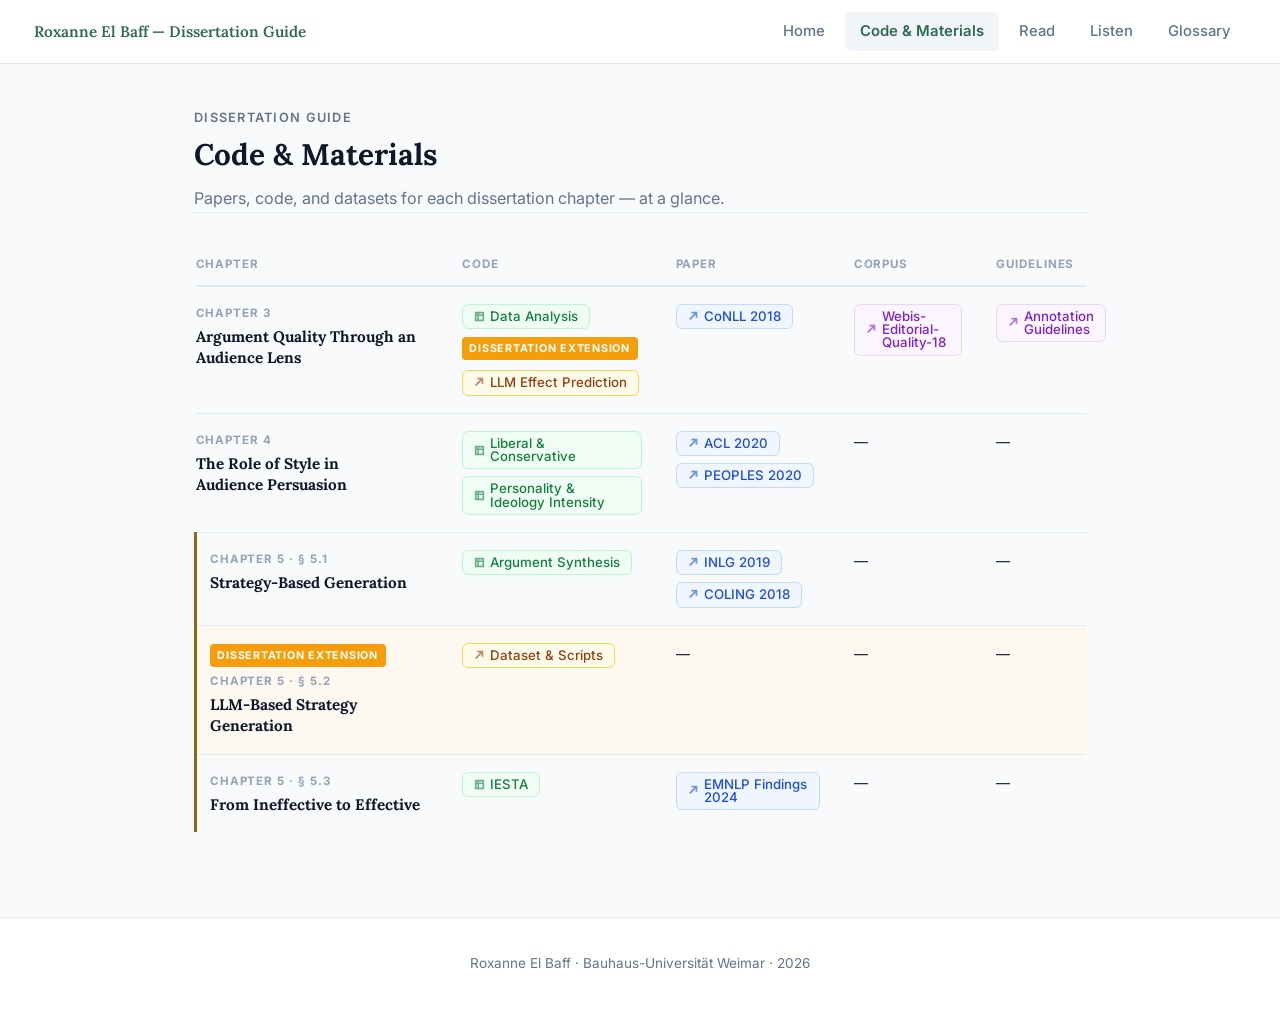
==== commit 7d328fbd: "simplified chapters and added read options" ====
--- a/materials/index.html
+++ b/materials/index.html
@@ -73,6 +73,16 @@
       font-size: 0.9rem;
       color: #0f172a;
       line-height: 1.35;
+      display: block;
+    }
+    .ch-label a.ch-link {
+      text-decoration: none;
+      color: #0f172a;
+    }
+    .ch-label a.ch-link:hover {
+      color: #2d6a4f;
+      text-decoration: underline;
+      text-underline-offset: 2px;
     }
 
     /* section sub-row label */
@@ -214,7 +224,7 @@
         <tr>
           <td class="ch-label">
             <div class="ch-num">Chapter 3</div>
-            <div class="ch-name">Argument Quality Through an Audience&nbsp;Lens</div>
+            <a class="ch-name ch-link" href="chapter-3.html">Argument Quality Through an Audience&nbsp;Lens</a>
           </td>
           <td>
             <div class="chip-list">
@@ -263,7 +273,7 @@
         <tr>
           <td class="ch-label">
             <div class="ch-num">Chapter 4</div>
-            <div class="ch-name">The Role of Style in Audience&nbsp;Persuasion</div>
+            <a class="ch-name ch-link" href="chapter-4.html">The Role of Style in Audience&nbsp;Persuasion</a>
           </td>
           <td>
             <div class="chip-list">
@@ -297,7 +307,7 @@
         <tr class="section-row">
           <td class="ch-label" style="border-left:3px solid #8b6914;padding-left:0.75rem;">
             <div class="ch-num">Chapter 5 · §&nbsp;5.1</div>
-            <div class="ch-name">Strategy-Based Generation</div>
+            <a class="ch-name ch-link" href="chapter-5.html">Strategy-Based Generation</a>
           </td>
           <td>
             <div class="chip-list">
@@ -328,7 +338,7 @@
           <td class="ch-label" style="border-left:3px solid #8b6914;padding-left:0.75rem;">
             <div><span class="bridge-label">Dissertation Extension</span></div>
             <div class="ch-num">Chapter 5 · §&nbsp;5.2</div>
-            <div class="ch-name">LLM-Based Strategy Generation</div>
+            <a class="ch-name ch-link" href="chapter-5.html">LLM-Based Strategy Generation</a>
           </td>
           <td>
             <div class="chip-list">
@@ -347,7 +357,7 @@
         <tr>
           <td class="ch-label" style="border-left:3px solid #8b6914;padding-left:0.75rem;">
             <div class="ch-num">Chapter 5 · §&nbsp;5.3</div>
-            <div class="ch-name">From Ineffective to&nbsp;Effective</div>
+            <a class="ch-name ch-link" href="chapter-5.html">From Ineffective to&nbsp;Effective</a>
           </td>
           <td>
             <div class="chip-list">
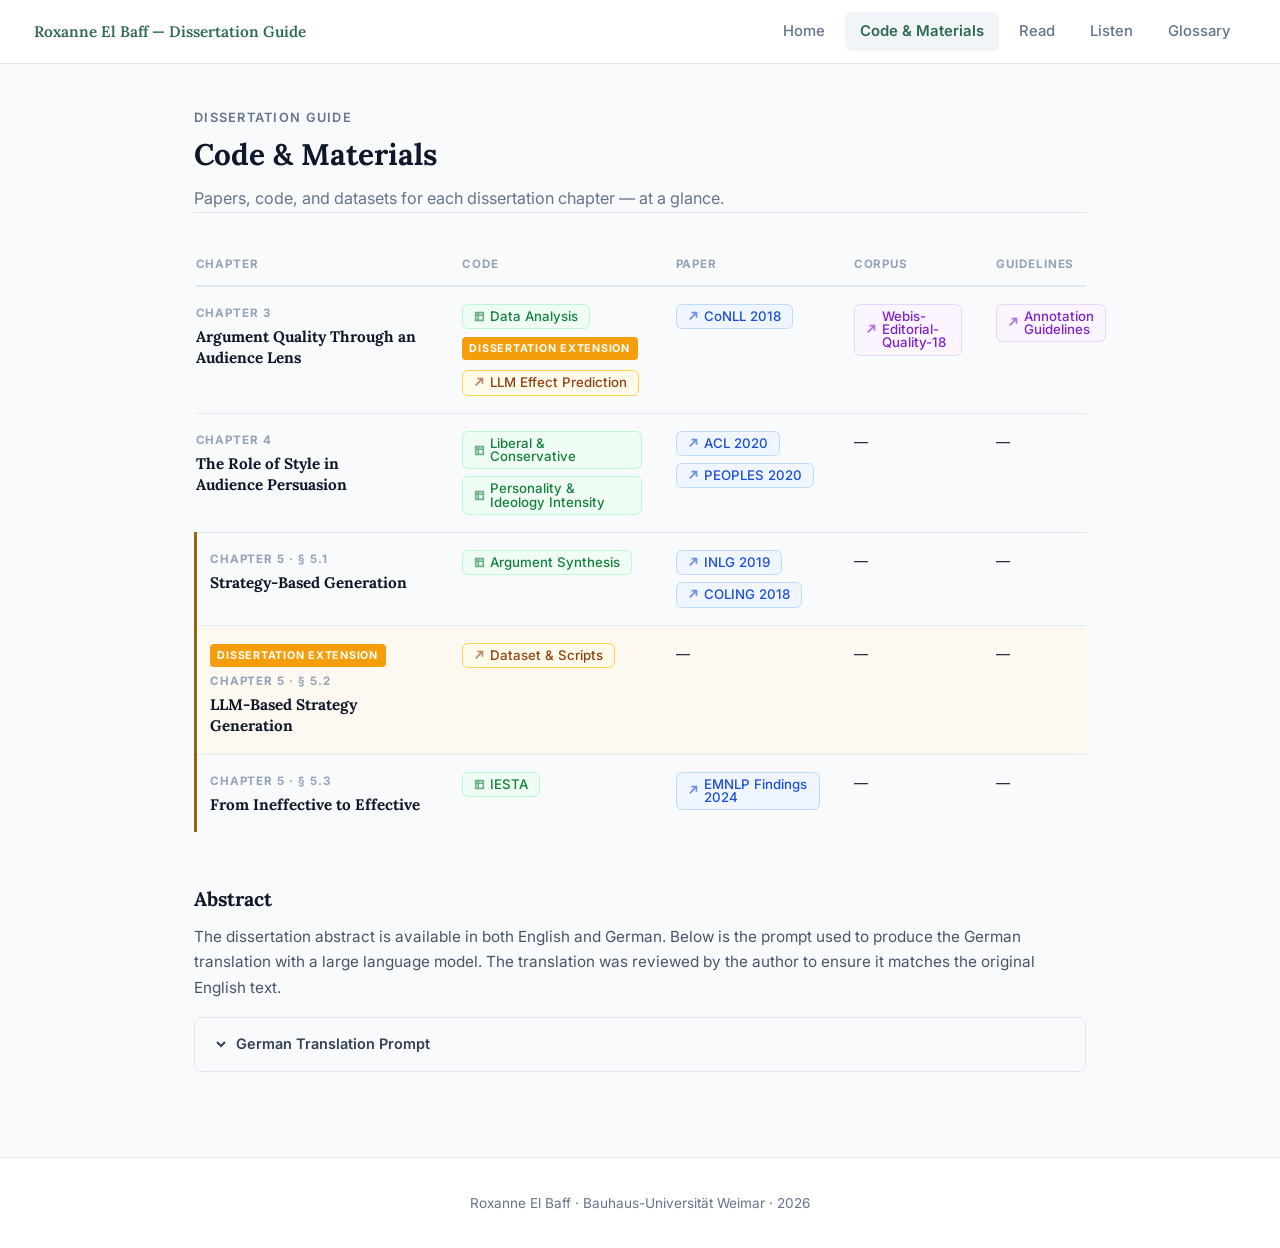
==== commit c6f9cce6: "added abdtract translation prompt" ====
--- a/materials/index.html
+++ b/materials/index.html
@@ -277,7 +277,7 @@
           </td>
           <td>
             <div class="chip-list">
-              <a class="chip chip-code" href="https://github.com/roxanneelbaff/acl2020-editorials-analysis" target="_blank" rel="noopener">
+              <a class="chip chip-code" href="https://github.com/webis-de/acl20-editorials-style-persuasive-effect" target="_blank" rel="noopener">
                 <svg class="ico-ext" viewBox="0 0 13 13" fill="none" stroke="currentColor" stroke-width="2"><path d="M2 2h9v9H2zM5 2v9M2 5h9"/></svg>
                 Liberal &amp; Conservative
               </a>
@@ -381,6 +381,87 @@
 
       </tbody>
     </table>
+
+    <!-- ── Abstract ── -->
+    <div style="margin-top:3rem;">
+      <h2 style="font-family:'Lora',serif;font-size:1.15rem;font-weight:700;color:#0f172a;margin-bottom:0.5rem;">Abstract</h2>
+      <p style="font-size:0.9rem;color:#475569;margin-bottom:1rem;">
+        The dissertation abstract is available in both English and German. Below is the prompt used to produce the German translation with a large language model.
+        The translation was reviewed by the author to ensure it matches the original English text.
+      </p>
+
+      <details style="border:1px solid #e2e8f0;border-radius:8px;overflow:hidden;">
+        <summary style="cursor:pointer;padding:0.85rem 1.1rem;font-size:0.85rem;font-weight:600;color:#334155;background:#f8fafc;list-style:none;display:flex;align-items:center;gap:0.5rem;">
+          <svg width="14" height="14" viewBox="0 0 14 14" fill="none" stroke="currentColor" stroke-width="2" style="flex-shrink:0;transition:transform 0.2s;" class="summary-arrow"><path d="M3 5l4 4 4-4"/></svg>
+          German Translation Prompt
+        </summary>
+        <pre style="margin:0;padding:1.25rem 1.4rem;font-size:0.78rem;line-height:1.65;background:#fff;color:#1e293b;white-space:pre-wrap;word-break:break-word;overflow-x:auto;border-top:1px solid #e2e8f0;font-family:'Courier New',Courier,monospace;">You are a scientific translator specializing in German-language NLP dissertations. Your task is to translate the following English abstract into a German scientific abstract that meets the standards of German academic writing in the NLP field.
+
+Follow these rules strictly:
+
+---
+
+**Voice and Person**
+
+- Never use first person. Do not use "wir" or "ich" under any circumstances.
+- Use passive constructions: _"Es wird gezeigt, dass..."_, _"Es wird ein Framework vorgeschlagen..."_
+- Or use nominalized subject constructions: _"Die vorliegende Arbeit untersucht..."_, _"Diese Dissertation schlägt vor..."_
+- Never translate "we show" as "wir zeigen" — always recast as passive or nominal.
+
+**Tense**
+
+- Use present tense throughout for contributions and findings.
+- Past tense is only acceptable for describing experimental procedures if it improves clarity.
+
+**Terminology**
+
+- Keep established English NLP and technical terms in English when no standard German equivalent exists. Examples: "Transformer", "Fine-Tuning", "Large Language Model", "Corpus", "Framework", "Benchmark". Do not invent German translations for these.
+- Define abbreviations on first use in German: _"Computationale Argumentation (CA)"_.
+- Use German decimal comma notation: _"0,42"_ not _"0.42"_.
+
+**Structure** Preserve the implicit structure of the English abstract in this order:
+
+1. Motivation — why the problem matters
+2. Gap — what prior work has not addressed
+3. Contribution — what this work does
+4. Method and data — how and on what
+5. Key findings — the main empirical results
+6. Implication — what the findings mean (if present)
+
+**Register and Style**
+
+- The register is formal academic German. No colloquialisms.
+- Prefer nominalized constructions over verbal ones where natural in German: _"die Untersuchung zeigt"_ rather than _"es wird untersucht und gezeigt"_.
+- Avoid overlong sentence chains. German academic writing allows complex sentences, but each sentence should carry one clear idea.
+- Do not hedge findings more than the original. If the English says "shows", use "zeigt", not "könnte darauf hindeuten".
+- Do not strengthen findings beyond the original. If the English says "suggests", use "deutet darauf hin", not "beweist".
+
+**Formatting**
+
+- Continuous prose only. No bullet points, no numbered lists, no citations, no footnotes.
+- Do not add content that is not in the English original.
+- Do not omit content that is in the English original.
+- The German abstract must be equivalent in scope and claims to the English version — not longer, not shorter by more than one sentence.
+
+---
+
+**English abstract to translate:**
+
+[English_Abstract]
+
+---
+
+After translating, verify:
+
+- [ ]  No "wir" or "ich" anywhere
+- [ ]  All NLP technical terms kept in English
+- [ ]  Decimal comma used for all numbers
+- [ ]  Present tense used for findings and contributions
+- [ ]  No citations or references included
+- [ ]  Passive or nominal constructions used throughout</pre>
+      </details>
+    </div>
+
   </div>
 
   <footer class="site-footer">
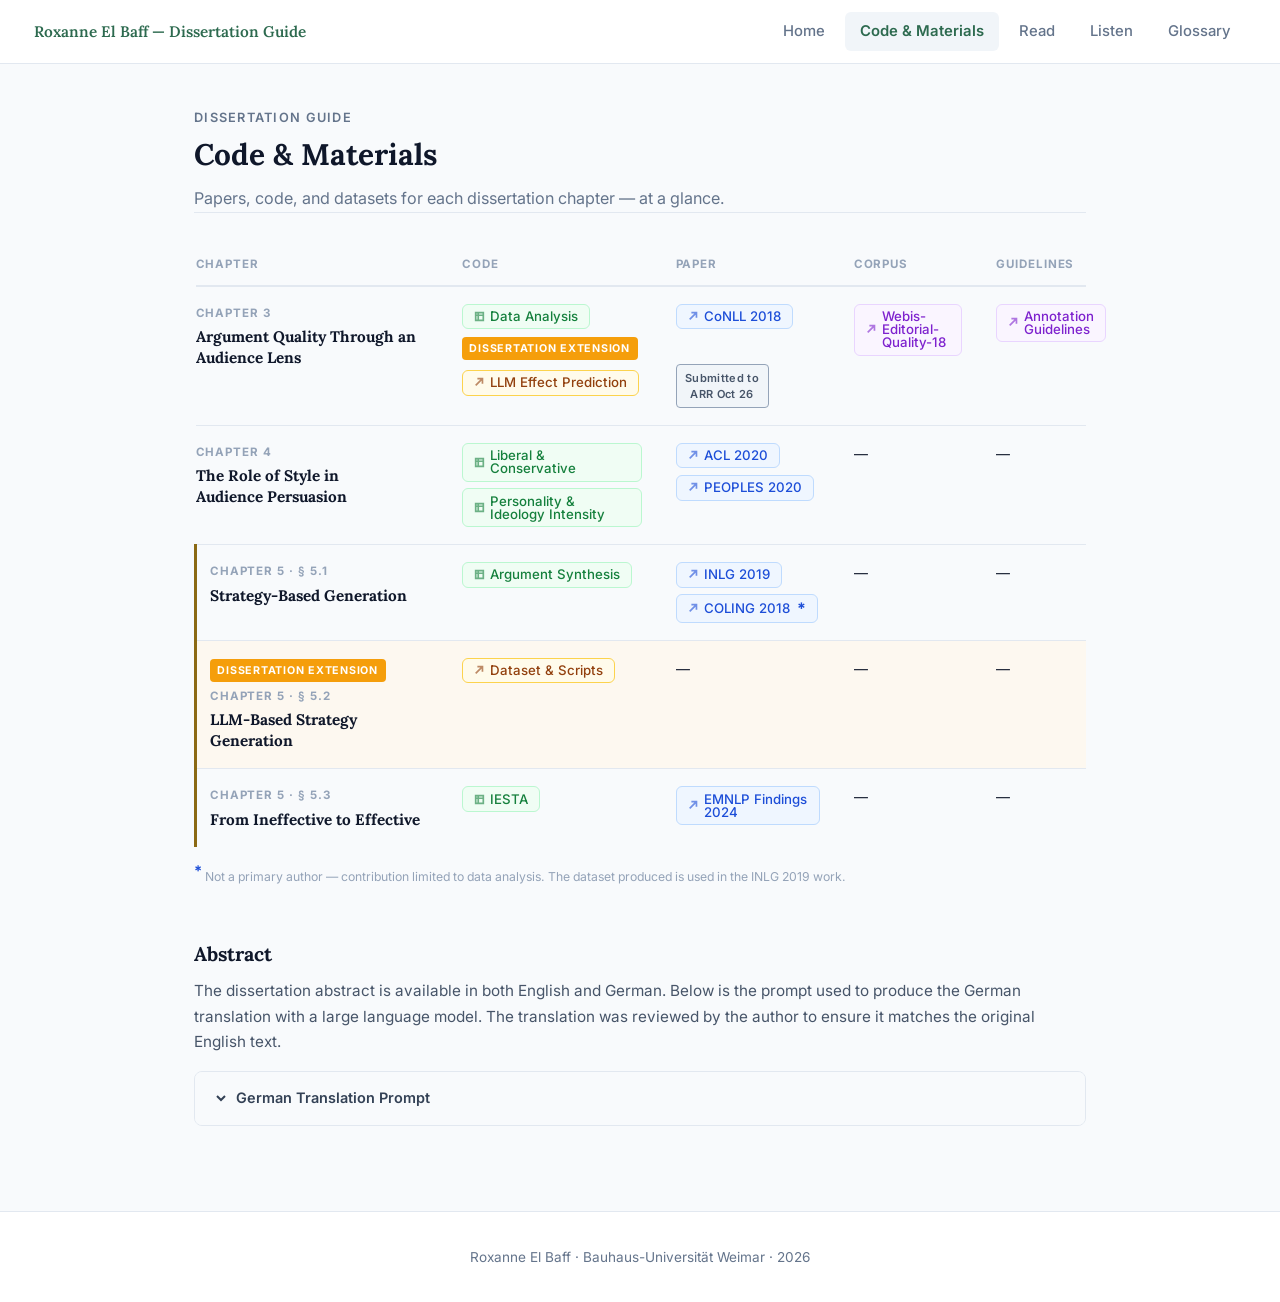
==== commit a573c12e: "few improvements" ====
--- a/materials/index.html
+++ b/materials/index.html
@@ -182,8 +182,27 @@
         display: block;
         width: 100%;
       }
-      .chapter-table td { padding: 0.5rem 0; }
-      .chapter-table tbody tr { padding: 1rem 0; }
+      .chapter-table tbody tr {
+        padding: 1rem 0;
+        border-bottom: 1px solid #e2e8f0;
+      }
+      .chapter-table tbody tr:last-child { border-bottom: none; }
+      .chapter-table td {
+        padding: 0.35rem 0;
+      }
+      /* hide dash-only cells on mobile */
+      .chapter-table td.td-dash { display: none; }
+      /* show column label before each non-chapter cell */
+      .chapter-table td[data-label]:not([data-label=""])::before {
+        content: attr(data-label);
+        display: block;
+        font-size: 0.62rem;
+        font-weight: 700;
+        letter-spacing: 0.08em;
+        text-transform: uppercase;
+        color: #94a3b8;
+        margin-bottom: 0.3rem;
+      }
       .section-label { padding-left: 0.75rem; }
     }
   </style>
@@ -226,7 +245,7 @@
             <div class="ch-num">Chapter 3</div>
             <a class="ch-name ch-link" href="chapter-3.html">Argument Quality Through an Audience&nbsp;Lens</a>
           </td>
-          <td>
+          <td data-label="Code">
             <div class="chip-list">
               <a class="chip chip-code" href="https://github.com/roxanneelbaff/conll2018_editorial_effect" target="_blank" rel="noopener">
                 <svg class="ico-ext" viewBox="0 0 13 13" fill="none" stroke="currentColor" stroke-width="2"><path d="M2 2h9v9H2zM5 2v9M2 5h9"/></svg>
@@ -243,15 +262,23 @@
               </div>
             </div>
           </td>
-          <td>
+          <td data-label="Paper">
             <div class="chip-list">
               <a class="chip chip-paper" href="https://aclanthology.org/K18-1044/" target="_blank" rel="noopener">
                 <svg class="ico-ext" viewBox="0 0 13 13" fill="none" stroke="currentColor" stroke-width="2"><path d="M2 10L10 2M4 2h6v6"/></svg>
                 CoNLL 2018
               </a>
             </div>
-          </td>
-          <td>
+            <div style="margin-top:0.4rem;">
+              <span style="visibility:hidden;" class="bridge-label">Dissertation Extension</span>
+              <!-- <span style="visibility:hidden;display:inline-block;font-size:0.63rem;font-weight:700;letter-spacing:0.07em;text-transform:uppercase;padding:0.15rem 0.45rem;border-radius:4px;margin-bottom:0.3rem;">Dissertation Extension</span> -->
+              <div style="margin-top:-1rem;">
+                <span style="display:inline-block;font-size:0.65rem;font-weight:600;color:#475569;background:#f1f5f9;border:1px solid #94a3b8;padding:0.25rem 0.5rem;border-radius:4px;letter-spacing:0.03em;line-height:1.5;text-align:center;">Submitted to<br>ARR Oct 26</span>
+              </div>
+            </div>
+            
+          </td>
+          <td data-label="Corpus">
             <div class="chip-list">
               <a class="chip chip-corpus" href="https://webis.de/data/webis-editorial-quality-18.html" target="_blank" rel="noopener">
                 <svg class="ico-ext" viewBox="0 0 13 13" fill="none" stroke="currentColor" stroke-width="2"><path d="M2 10L10 2M4 2h6v6"/></svg>
@@ -259,7 +286,7 @@
               </a>
             </div>
           </td>
-          <td>
+          <td data-label="Guidelines">
             <div class="chip-list">
               <a class="chip chip-corpus" href="https://github.com/roxanneelbaff/conll2018_editorial_effect/tree/main/data/annotation_guidelines" target="_blank" rel="noopener">
                 <svg class="ico-ext" viewBox="0 0 13 13" fill="none" stroke="currentColor" stroke-width="2"><path d="M2 10L10 2M4 2h6v6"/></svg>
@@ -275,7 +302,7 @@
             <div class="ch-num">Chapter 4</div>
             <a class="ch-name ch-link" href="chapter-4.html">The Role of Style in Audience&nbsp;Persuasion</a>
           </td>
-          <td>
+          <td data-label="Code">
             <div class="chip-list">
               <a class="chip chip-code" href="https://github.com/webis-de/acl20-editorials-style-persuasive-effect" target="_blank" rel="noopener">
                 <svg class="ico-ext" viewBox="0 0 13 13" fill="none" stroke="currentColor" stroke-width="2"><path d="M2 2h9v9H2zM5 2v9M2 5h9"/></svg>
@@ -287,7 +314,7 @@
               </a>
             </div>
           </td>
-          <td>
+          <td data-label="Paper">
             <div class="chip-list">
               <a class="chip chip-paper" href="https://aclanthology.org/2020.acl-main.287/" target="_blank" rel="noopener">
                 <svg class="ico-ext" viewBox="0 0 13 13" fill="none" stroke="currentColor" stroke-width="2"><path d="M2 10L10 2M4 2h6v6"/></svg>
@@ -299,8 +326,8 @@
               </a>
             </div>
           </td>
-          <td>—</td>
-          <td>—</td>
+          <td class="td-dash">—</td>
+          <td class="td-dash">—</td>
         </tr>
 
         <!-- ── Chapter 5 · §5.1 ── -->
@@ -309,7 +336,7 @@
             <div class="ch-num">Chapter 5 · §&nbsp;5.1</div>
             <a class="ch-name ch-link" href="chapter-5.html">Strategy-Based Generation</a>
           </td>
-          <td>
+          <td data-label="Code">
             <div class="chip-list">
               <a class="chip chip-code" href="https://github.com/roxanneelbaff/inlg2019-argument-synthesis" target="_blank" rel="noopener">
                 <svg class="ico-ext" viewBox="0 0 13 13" fill="none" stroke="currentColor" stroke-width="2"><path d="M2 2h9v9H2zM5 2v9M2 5h9"/></svg>
@@ -317,7 +344,7 @@
               </a>
             </div>
           </td>
-          <td>
+          <td data-label="Paper">
             <div class="chip-list">
               <a class="chip chip-paper" href="https://aclanthology.org/W19-8607/" target="_blank" rel="noopener">
                 <svg class="ico-ext" viewBox="0 0 13 13" fill="none" stroke="currentColor" stroke-width="2"><path d="M2 10L10 2M4 2h6v6"/></svg>
@@ -325,12 +352,12 @@
               </a>
               <a class="chip chip-paper" href="https://aclanthology.org/C18-1318/" target="_blank" rel="noopener">
                 <svg class="ico-ext" viewBox="0 0 13 13" fill="none" stroke="currentColor" stroke-width="2"><path d="M2 10L10 2M4 2h6v6"/></svg>
-                COLING 2018
-              </a>
-            </div>
-          </td>
-          <td>—</td>
-          <td>—</td>
+                COLING 2018<sup style="font-size:1.2em;margin-left:2px;font-weight:700;">*</sup>
+              </a>
+            </div>
+          </td>
+          <td class="td-dash">—</td>
+          <td class="td-dash">—</td>
         </tr>
 
         <!-- ── Chapter 5 · §5.2 bridge ── -->
@@ -340,7 +367,7 @@
             <div class="ch-num">Chapter 5 · §&nbsp;5.2</div>
             <a class="ch-name ch-link" href="chapter-5.html">LLM-Based Strategy Generation</a>
           </td>
-          <td>
+          <td data-label="Code">
             <div class="chip-list">
               <a class="chip chip-ext" href="https://github.com/roxanneelbaff/elbaff_dissertation_code" target="_blank" rel="noopener">
                 <svg class="ico-ext" viewBox="0 0 13 13" fill="none" stroke="currentColor" stroke-width="2"><path d="M2 10L10 2M4 2h6v6"/></svg>
@@ -348,9 +375,9 @@
               </a>
             </div>
           </td>
-          <td>—</td>
-          <td>—</td>
-          <td>—</td>
+          <td class="td-dash">—</td>
+          <td class="td-dash">—</td>
+          <td class="td-dash">—</td>
         </tr>
 
         <!-- ── Chapter 5 · §5.3 ── -->
@@ -359,7 +386,7 @@
             <div class="ch-num">Chapter 5 · §&nbsp;5.3</div>
             <a class="ch-name ch-link" href="chapter-5.html">From Ineffective to&nbsp;Effective</a>
           </td>
-          <td>
+          <td data-label="Code">
             <div class="chip-list">
               <a class="chip chip-code" href="https://github.com/roxanneelbaff/emnlp2024-iesta" target="_blank" rel="noopener">
                 <svg class="ico-ext" viewBox="0 0 13 13" fill="none" stroke="currentColor" stroke-width="2"><path d="M2 2h9v9H2zM5 2v9M2 5h9"/></svg>
@@ -367,7 +394,7 @@
               </a>
             </div>
           </td>
-          <td>
+          <td data-label="Paper">
             <div class="chip-list">
               <a class="chip chip-paper" href="https://aclanthology.org/2024.findings-emnlp.265/" target="_blank" rel="noopener">
                 <svg class="ico-ext" viewBox="0 0 13 13" fill="none" stroke="currentColor" stroke-width="2"><path d="M2 10L10 2M4 2h6v6"/></svg>
@@ -375,12 +402,16 @@
               </a>
             </div>
           </td>
-          <td>—</td>
-          <td>—</td>
+          <td class="td-dash">—</td>
+          <td class="td-dash">—</td>
         </tr>
 
       </tbody>
     </table>
+
+    <p style="font-size:0.72rem;color:#94a3b8;margin-top:0.75rem;line-height:1.5;">
+      <sup style="font-size:1.2em;font-weight:700;color:#1d4ed8;">*</sup> Not a primary author — contribution limited to data analysis. The dataset produced is used in the INLG 2019 work.
+    </p>
 
     <!-- ── Abstract ── -->
     <div style="margin-top:3rem;">
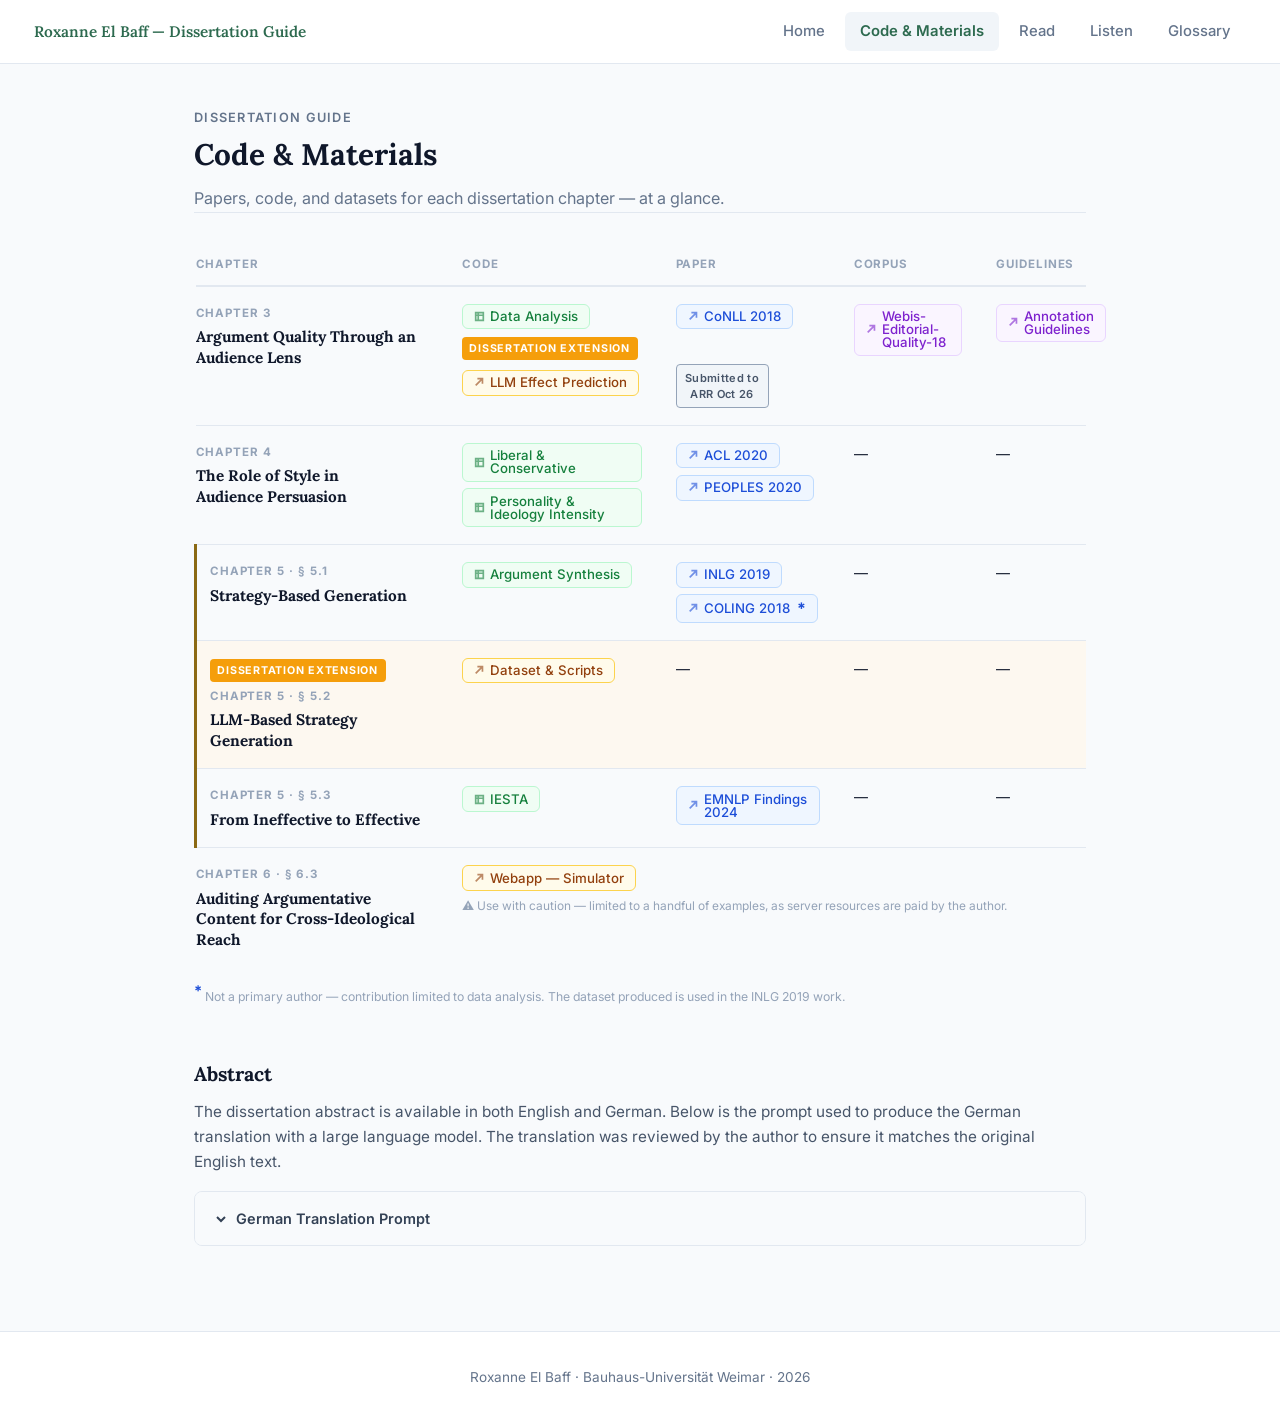
==== commit b0cb103a: "added materials" ====
--- a/materials/index.html
+++ b/materials/index.html
@@ -308,7 +308,7 @@
                 <svg class="ico-ext" viewBox="0 0 13 13" fill="none" stroke="currentColor" stroke-width="2"><path d="M2 2h9v9H2zM5 2v9M2 5h9"/></svg>
                 Liberal &amp; Conservative
               </a>
-              <a class="chip chip-code" href="https://github.com/roxanneelbaff/peoples2020-editorials-analysis" target="_blank" rel="noopener">
+              <a class="chip chip-code" href="https://github.com/roxanneelbaff/peoples2020-persuasion-personality-ideology/" target="_blank" rel="noopener">
                 <svg class="ico-ext" viewBox="0 0 13 13" fill="none" stroke="currentColor" stroke-width="2"><path d="M2 2h9v9H2zM5 2v9M2 5h9"/></svg>
                 Personality &amp; Ideology Intensity
               </a>
@@ -404,6 +404,23 @@
           </td>
           <td class="td-dash">—</td>
           <td class="td-dash">—</td>
+        </tr>
+
+        <!-- ── Chapter 6 · §6.3 ── -->
+        <tr>
+          <td class="ch-label">
+            <div class="ch-num">Chapter 6 · §&nbsp;6.3</div>
+            <a class="ch-name ch-link" href="chapter-6.html">Auditing Argumentative Content for Cross-Ideological Reach</a>
+          </td>
+          <td data-label="Demo" colspan="4">
+            <div class="chip-list">
+              <a class="chip chip-ext" href="https://crossfire.up.railway.app" target="_blank" rel="noopener">
+                <svg class="ico-ext" viewBox="0 0 13 13" fill="none" stroke="currentColor" stroke-width="2"><path d="M2 10L10 2M4 2h6v6"/></svg>
+                Webapp — Simulator
+              </a>
+            </div>
+            <p style="font-size:0.7rem;color:#94a3b8;margin-top:0.35rem;line-height:1.45;">⚠️ Use with caution — limited to a handful of examples, as server resources are paid by the author.</p>
+          </td>
         </tr>
 
       </tbody>
